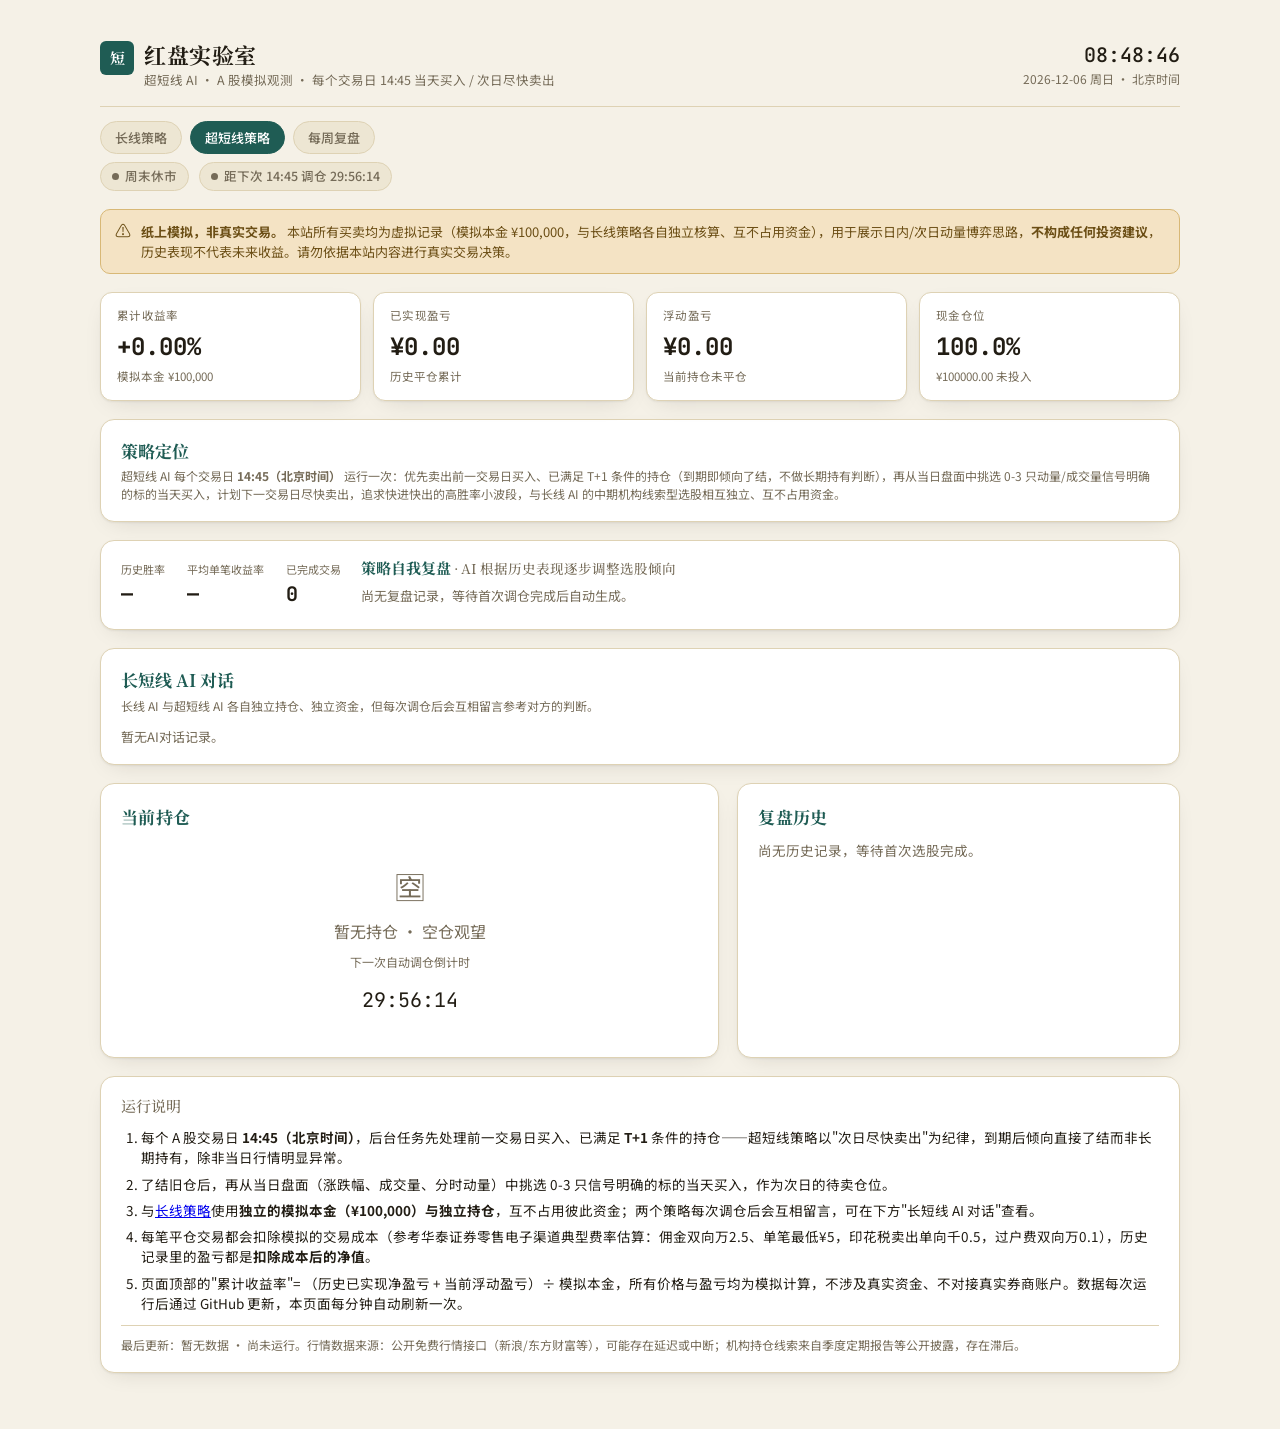
==== docs/short.html @ 53bd34b5 "新增超短线AI策略页面、长短线AI对话面板、每周复盘页面 - 拆分共享样式/脚本到 docs/assets/style.css、docs/assets/common.js，index.html 改用共" ====
<!doctype html>
<html lang="zh-CN">
<head>
<meta charset="UTF-8">
<meta name="viewport" content="width=device-width, initial-scale=1.0">
<title>红盘实验室 · 超短线策略</title>
<link rel="icon" href="data:image/svg+xml,<svg xmlns=%22http://www.w3.org/2000/svg%22 viewBox=%220 0 100 100%22><text y=%22.9em%22 font-size=%2290%22>⚡</text></svg>">
<link rel="stylesheet" href="assets/style.css">
</head>
<body>
<div class="wrap">
  <header class="top">
    <div class="brand">
      <span class="seal accent-bg">短</span>
      <div>
        <h1>红盘实验室</h1>
        <div class="sub">超短线 AI · A 股模拟观测 · 每个交易日 14:45 当天买入 / 次日尽快卖出</div>
      </div>
    </div>
    <div class="clockbox">
      <div class="time mono" id="bjTime">--:--:--</div>
      <div class="date" id="bjDate">北京时间加载中</div>
    </div>
  </header>

  <nav class="topnav">
    <a href="index.html" class="navlink">长线策略</a>
    <a href="short.html" class="navlink active">超短线策略</a>
    <a href="weekly.html" class="navlink">每周复盘</a>
  </nav>

  <div class="statusrow">
    <span class="pill" id="marketPill"><span class="dot"></span><span id="marketLabel">读取行情状态中…</span></span>
    <span class="pill" id="pickPill"><span class="dot"></span><span id="pickLabel">—</span></span>
  </div>

  <div class="disclaimer">
    <span style="font-size:16px; line-height:1;">⚠</span>
    <div><b>纸上模拟，非真实交易。</b> 本站所有买卖均为虚拟记录（模拟本金 ¥100,000，与长线策略各自独立核算、互不占用资金），用于展示日内/次日动量博弈思路，<b>不构成任何投资建议</b>，历史表现不代表未来收益。请勿依据本站内容进行真实交易决策。</div>
  </div>

  <div class="stats">
    <div class="stat"><div class="lbl">累计收益率</div><div class="val mono" id="statReturn">—</div><div class="sub" id="statReturnSub">模拟本金 ¥100,000</div></div>
    <div class="stat"><div class="lbl">已实现盈亏</div><div class="val mono" id="statRealized">—</div><div class="sub">历史平仓累计</div></div>
    <div class="stat"><div class="lbl">浮动盈亏</div><div class="val mono" id="statUnrealized">—</div><div class="sub">当前持仓未平仓</div></div>
    <div class="stat"><div class="lbl">现金仓位</div><div class="val mono" id="statCash">—</div><div class="sub" id="statCashSub">未投入资金占比</div></div>
  </div>

  <div class="watchlist">
    <h2><span class="accent">策略定位</span></h2>
    <div class="sub" style="margin-bottom:0;">超短线 AI 每个交易日 <b>14:45（北京时间）</b> 运行一次：优先卖出前一交易日买入、已满足 T+1 条件的持仓（到期即倾向了结，不做长期持有判断），再从当日盘面中挑选 0-3 只动量/成交量信号明确的标的当天买入，计划下一交易日尽快卖出，追求快进快出的高胜率小波段，与长线 AI 的中期机构线索型选股相互独立、互不占用资金。</div>
  </div>

  <div class="strategy" id="strategyCard">
    <div class="figs">
      <div class="fig"><div class="lbl">历史胜率</div><div class="val mono" id="stratWinRate">—</div></div>
      <div class="fig"><div class="lbl">平均单笔收益率</div><div class="val mono" id="stratAvgPnl">—</div></div>
      <div class="fig"><div class="lbl">已完成交易</div><div class="val mono" id="stratTrades">—</div></div>
    </div>
    <div>
      <div class="notes-head"><h2><span class="accent">策略自我复盘</span> · AI 根据历史表现逐步调整选股倾向</h2></div>
      <div id="stratNotes"><div class="empty">尚无复盘记录，等待首次调仓完成后自动生成。</div></div>
      <div class="reviewed" id="stratReviewed"></div>
    </div>
  </div>

  <div class="dialogue" id="dialogueCard">
    <h2><span class="accent">长短线 AI 对话</span></h2>
    <div class="sub">长线 AI 与超短线 AI 各自独立持仓、独立资金，但每次调仓后会互相留言参考对方的判断。</div>
    <div id="dlgBody"><div class="dlg-empty">暂无AI对话记录。</div></div>
  </div>

  <div class="grid">
    <div class="card" id="posCard">
      <h2><span class="accent">当前持仓</span> <span class="count" id="posCount"></span></h2>
      <div id="posBody"><div class="pos-empty"><div class="big">🈳</div><div>暂无持仓 · 空仓观望</div></div></div>
    </div>
    <div class="card">
      <h2><span class="accent">复盘历史</span></h2>
      <div class="hist-list" id="histBody"><div class="hist-empty">尚无历史记录，等待首次选股完成。</div></div>
    </div>
  </div>

  <div class="rules">
    <h2>运行说明</h2>
    <ol>
      <li>每个 A 股交易日 <b>14:45（北京时间）</b>，后台任务先处理前一交易日买入、已满足 <b>T+1</b> 条件的持仓——超短线策略以"次日尽快卖出"为纪律，到期后倾向直接了结而非长期持有，除非当日行情明显异常。</li>
      <li>了结旧仓后，再从当日盘面（涨跌幅、成交量、分时动量）中挑选 0-3 只信号明确的标的当天买入，作为次日的待卖仓位。</li>
      <li>与<a href="index.html">长线策略</a>使用<b>独立的模拟本金（¥100,000）与独立持仓</b>，互不占用彼此资金；两个策略每次调仓后会互相留言，可在下方"长短线 AI 对话"查看。</li>
      <li>每笔平仓交易都会扣除模拟的交易成本（参考华泰证券零售电子渠道典型费率估算：佣金双向万2.5、单笔最低¥5，印花税卖出单向千0.5，过户费双向万0.1），历史记录里的盈亏都是<b>扣除成本后的净值</b>。</li>
      <li>页面顶部的"累计收益率"= （历史已实现净盈亏 + 当前浮动盈亏）÷ 模拟本金，所有价格与盈亏均为模拟计算，不涉及真实资金、不对接真实券商账户。数据每次运行后通过 GitHub 更新，本页面每分钟自动刷新一次。</li>
    </ol>
    <div class="foot" id="heartbeatFoot">最后更新：暂无数据。行情数据来源：公开免费行情接口（新浪/东方财富等），可能存在延迟或中断。</div>
  </div>
</div>

<script src="assets/common.js"></script>
<script>
(function(){
  var CAPITAL = 100000;
  var RP = window.RP;

  function nextPick(p, now){
    var daysAhead = 0;
    var isWeekday = p.weekday >= 1 && p.weekday <= 5;
    if (isWeekday && p.minutesOfDay < 14*60+45) {
      daysAhead = 0;
    } else {
      daysAhead = 1;
      var wd = (p.weekday + 1) % 7;
      while (wd === 0 || wd === 6) { daysAhead++; wd = (wd + 1) % 7; }
    }
    var approx = now.getTime() + daysAhead*86400000;
    var approxDate = new Date(approx);
    var bp = RP.bjParts(approxDate);
    var targetMinUTCms = approx - (bp.minutesOfDay - (14*60+45)) * 60000 - bp.second*1000;
    return new Date(targetMinUTCms);
  }

  function tickClock(){
    var now = new Date();
    var p = RP.bjParts(now);
    document.getElementById('bjTime').textContent = RP.pad(p.hour)+':'+RP.pad(p.minute)+':'+RP.pad(p.second);
    var wdNames = ['周日','周一','周二','周三','周四','周五','周六'];
    document.getElementById('bjDate').textContent = p.year+'-'+RP.pad(p.month)+'-'+RP.pad(p.day)+' '+wdNames[p.weekday]+' · 北京时间';

    var ms = RP.marketStatus(p);
    var pill = document.getElementById('marketPill');
    pill.className = 'pill ' + (ms.live ? 'live' : 'closed');
    document.getElementById('marketLabel').textContent = ms.label;

    var nt = nextPick(p, now);
    var diff = Math.max(0, nt.getTime() - now.getTime());
    var h = Math.floor(diff/3600000), m = Math.floor((diff%3600000)/60000), s = Math.floor((diff%60000)/1000);
    var pickPill = document.getElementById('pickPill');
    var isWeekday = p.weekday>=1 && p.weekday<=5;
    var atPickWindow = isWeekday && p.minutesOfDay >= 14*60+44 && p.minutesOfDay <= 14*60+46;
    pickPill.className = 'pill' + (atPickWindow ? ' live' : '');
    document.getElementById('pickLabel').textContent = '距下次 14:45 调仓 ' + RP.pad(h)+':'+RP.pad(m)+':'+RP.pad(s);

    var countdownEl = document.querySelector('.pos-empty .countdown');
    if (countdownEl) countdownEl.textContent = RP.pad(h)+':'+RP.pad(m)+':'+RP.pad(s);
  }
  setInterval(tickClock, 1000);
  tickClock();

  function computeAndRenderStats(positions, history){
    var realizedPnlCNY = 0;
    history.forEach(function(d){ if (typeof d.pnlCNY === 'number') realizedPnlCNY += d.pnlCNY; });
    var unrealizedPnlCNY = 0;
    var usedWeight = 0;
    positions.forEach(function(p){
      usedWeight += (p.weightPct || 0);
      if (typeof p.costCNY === 'number' && typeof p.lastPrice === 'number' && typeof p.buyPrice === 'number' && p.buyPrice) {
        unrealizedPnlCNY += p.costCNY * (p.lastPrice - p.buyPrice) / p.buyPrice;
      }
    });
    var cashPct = Math.max(0, 100 - usedWeight);
    var cumPct = (realizedPnlCNY + unrealizedPnlCNY) / CAPITAL * 100;

    var elReturn = document.getElementById('statReturn');
    elReturn.textContent = RP.fmtPct(cumPct);
    elReturn.style.color = cumPct > 0 ? 'var(--gain)' : (cumPct < 0 ? 'var(--loss)' : 'var(--ink)');

    var elRealized = document.getElementById('statRealized');
    elRealized.textContent = RP.fmtMoney(realizedPnlCNY);
    elRealized.style.color = realizedPnlCNY > 0 ? 'var(--gain)' : (realizedPnlCNY < 0 ? 'var(--loss)' : 'var(--ink)');

    var elUnrealized = document.getElementById('statUnrealized');
    elUnrealized.textContent = RP.fmtMoney(unrealizedPnlCNY);
    elUnrealized.style.color = unrealizedPnlCNY > 0 ? 'var(--gain)' : (unrealizedPnlCNY < 0 ? 'var(--loss)' : 'var(--ink)');

    document.getElementById('statCash').textContent = cashPct.toFixed(1) + '%';
    document.getElementById('statCashSub').textContent = RP.fmtMoney(CAPITAL * cashPct/100) + ' 未投入';
  }

  function renderPositions(positions){
    var body = document.getElementById('posBody');
    var countEl = document.getElementById('posCount');
    countEl.textContent = positions.length ? ('(' + positions.length + ' 只)') : '';

    if (!positions.length) {
      body.innerHTML =
        '<div class="pos-empty">' +
          '<div class="big">🈳</div>' +
          '<div>暂无持仓 · 空仓观望</div>' +
          '<div style="font-size:12px;">下一次自动调仓倒计时</div>' +
          '<div class="countdown mono">--:--:--</div>' +
        '</div>';
      return;
    }

    var today = RP.bjParts(new Date());
    var todayStr = today.year+'-'+RP.pad(today.month)+'-'+RP.pad(today.day);
    var usedWeight = 0;

    var html = '<div class="poslist">';
    positions.forEach(function(pos){
      usedWeight += (pos.weightPct || 0);
      var pnlPct = (typeof pos.lastPrice === 'number' && typeof pos.buyPrice === 'number' && pos.buyPrice)
        ? (pos.lastPrice - pos.buyPrice) / pos.buyPrice * 100 : null;
      var pnlAmt = (pnlPct !== null && typeof pos.costCNY === 'number') ? pos.costCNY * pnlPct / 100 : null;
      var cls = RP.pnlClass(pnlPct);
      var buyDay = pos.buyDate || '';
      var canSellToday = buyDay && buyDay < todayStr;

      html += '<div class="poscard">';
      html +=   '<div class="pos-head">';
      html +=     '<div><div class="pos-name">'+ RP.escapeHtml(pos.name||'未知') +'</div><div class="pos-code mono">'+ RP.escapeHtml(pos.symbol||'') +' · 仓位 '+ (pos.weightPct!=null? pos.weightPct.toFixed(1):'—') +'%</div></div>';
      html +=     '<span class="badge '+cls+'">'+ (pnlPct!==null ? RP.fmtPct(pnlPct) : '待更新') +'</span>';
      html +=   '</div>';

      html +=   '<div class="price-tiles">';
      html +=     '<div class="tile"><div class="lbl">买入价</div><div class="val mono">'+ RP.fmtMoney(pos.buyPrice) +'</div></div>';
      html +=     '<div class="tile"><div class="lbl">最新价</div><div class="val mono">'+ RP.fmtMoney(pos.lastPrice) +'</div></div>';
      html +=     '<div class="tile"><div class="lbl">模拟盈亏</div><div class="val mono" style="color:var(--'+ (cls==='flat'?'ink':cls) +')">'+ (pnlAmt!==null ? (pnlAmt>=0?'+':'') + RP.fmtMoney(pnlAmt) : '—') +'</div></div>';
      html +=     '<div class="tile"><div class="lbl">持仓天数</div><div class="val mono">'+ (pos.holdDays!=null? pos.holdDays : '—') +'</div></div>';
      html +=   '</div>';

      if (pos.rationale) html += '<div class="rationale"><div class="lbl">选股理由</div>' + RP.escapeHtml(pos.rationale) + '</div>';
      if (pos.factorNote) html += '<div class="factor-tag">◆ ' + RP.escapeHtml(pos.factorNote) + '</div>';

      html +=   '<div class="meta-row"><span>买入时间 <b>'+ (pos.buyDate||'—') +' ' + (pos.buyTime||'') +'</b></span></div>';

      if (!canSellToday) html += '<div class="plan-note">⏱ 计划下一交易日尽快卖出（T+1 满足前不可卖）</div>';
      html += '</div>';
    });
    html += '</div>';

    var cashPct = Math.max(0, 100 - usedWeight);
    html += '<div class="cash-row"><span>现金 / 未分配仓位</span><b>'+ cashPct.toFixed(1) +'%</b></div>';
    body.innerHTML = html;
  }

  function renderHistory(history){
    var body = document.getElementById('histBody');
    var docs = history.slice().sort(function(a,b){ return (b.sellDate||'').localeCompare(a.sellDate||''); });
    if (!docs.length) {
      body.innerHTML = '<div class="hist-empty">尚无历史记录，等待首次选股完成。</div>';
      return;
    }
    var html = '';
    docs.forEach(function(d){
      var cls = RP.pnlClass(d.pnlPct);
      html += '<div class="hist-row">';
      html +=   '<div class="hist-top"><span class="hist-name">'+ RP.escapeHtml(d.name||'未知') +' <span class="hist-code mono">'+ RP.escapeHtml(d.symbol||'') +'</span></span><span class="badge '+cls+'">'+ RP.fmtPct(d.pnlPct) +'</span></div>';
      html +=   '<div class="hist-dates mono">'+ (d.buyDate||'—') +' 买入 → '+ (d.sellDate||'—') +' 卖出 · '+ RP.fmtMoney(d.buyPrice) +' → '+ RP.fmtMoney(d.sellPrice) + (typeof d.feeCNY === 'number' ? ' · 交易成本 '+RP.fmtMoney(d.feeCNY) : '') +'</div>';
      if (d.sellRationale) html += '<div class="hist-dates">'+ RP.escapeHtml(d.sellRationale) +'</div>';
      html += '</div>';
    });
    body.innerHTML = html;
  }

  function renderStrategy(s){
    var winEl = document.getElementById('stratWinRate');
    var avgEl = document.getElementById('stratAvgPnl');
    var tradesEl = document.getElementById('stratTrades');
    var notesEl = document.getElementById('stratNotes');
    var reviewedEl = document.getElementById('stratReviewed');

    if (!s || !s.totalTrades) {
      winEl.textContent = '—'; avgEl.textContent = '—'; tradesEl.textContent = (s && s.totalTrades) ? String(s.totalTrades) : '0';
      notesEl.innerHTML = '<div class="empty">尚无复盘记录，等待首次调仓完成后自动生成。</div>';
      reviewedEl.textContent = '';
      return;
    }
    var win = typeof s.winRatePct === 'number' ? s.winRatePct : null;
    winEl.textContent = win!=null ? win.toFixed(1)+'%' : '—';
    winEl.style.color = win!=null ? (win>=50?'var(--gain)':'var(--loss)') : 'var(--ink)';

    var avg = typeof s.avgPnlPct === 'number' ? s.avgPnlPct : null;
    avgEl.textContent = avg!=null ? RP.fmtPct(avg) : '—';
    avgEl.style.color = avg!=null ? (avg>=0?'var(--gain)':'var(--loss)') : 'var(--ink)';

    tradesEl.textContent = String(s.totalTrades);

    var notes = s.notes;
    if (!notes || (Array.isArray(notes) && !notes.length)) {
      notesEl.innerHTML = '<div class="empty">暂无经验教训记录。</div>';
    } else if (Array.isArray(notes)) {
      notesEl.innerHTML = '<ul>' + notes.map(function(n){ return '<li>'+RP.escapeHtml(String(n))+'</li>'; }).join('') + '</ul>';
    } else {
      notesEl.innerHTML = '<div>'+ RP.escapeHtml(String(notes)) +'</div>';
    }
    reviewedEl.textContent = s.lastReviewedAt ? ('最近复盘：' + RP.bjTimeString(new Date(s.lastReviewedAt))) : '';
  }

  function refresh(){
    Promise.all([
      RP.fetchJson('data/positions_short.json'),
      RP.fetchJson('data/history_short.json'),
      RP.fetchJson('data/heartbeat_short.json'),
      RP.fetchJson('data/strategy_short.json'),
      RP.fetchJson('data/ai_dialogue.json')
    ]).then(function(results){
      var positions = Array.isArray(results[0]) ? results[0] : [];
      var history = Array.isArray(results[1]) ? results[1] : [];
      var heartbeat = results[2];
      var strategy = results[3];
      var dialogue = Array.isArray(results[4]) ? results[4] : [];

      renderPositions(positions);
      renderHistory(history);
      computeAndRenderStats(positions, history);
      RP.renderHeartbeatInto('heartbeatFoot', heartbeat, '公开免费行情接口（新浪/东方财富等）');
      renderStrategy(strategy);
      RP.renderDialogue(dialogue, 'dlgBody', '暂无AI对话记录。');
    });
  }

  refresh();
  setInterval(refresh, 60000);
})();
</script>
</body>
</html>
---- docs/assets/style.css ----
@import url('https://fonts.googleapis.com/css2?family=Noto+Serif+SC:wght@500;700&family=Noto+Sans+SC:wght@400;500;700&family=JetBrains+Mono:wght@400;500;700&display=swap');

:root{
  --bg: #F5F1E7;
  --surface: #FFFFFF;
  --surface-2: #EDE6D3;
  --ink: #221D14;
  --ink-dim: #756B58;
  --border: #DED2B4;
  --accent: #1F5C54;
  --gain: #B4302A;
  --gain-soft: #B4302A1a;
  --loss: #2F7A4F;
  --loss-soft: #2F7A4F1a;
  --warn-bg: #F4E3C4;
  --warn-border: #D8B876;
  --warn-ink: #6B4E15;
  --shadow: 0 1px 2px rgba(34,29,20,0.06), 0 8px 24px -12px rgba(34,29,20,0.18);
}
@media (prefers-color-scheme: dark){
  :root{
    --bg: #15130E;
    --surface: #1E1B14;
    --surface-2: #262112;
    --ink: #EDE6D6;
    --ink-dim: #A79A80;
    --border: #372F1D;
    --accent: #3FA294;
    --gain: #E2604A;
    --gain-soft: #E2604A26;
    --loss: #59B885;
    --loss-soft: #59B88526;
    --warn-bg: #3A2E13;
    --warn-border: #6B5324;
    --warn-ink: #E8C983;
    --shadow: 0 1px 2px rgba(0,0,0,0.3), 0 8px 24px -12px rgba(0,0,0,0.5);
  }
}

*{ box-sizing: border-box; }
html,body{ margin:0; background: var(--bg); }
body{
  color: var(--ink);
  font-family: "Noto Sans SC", "Segoe UI", sans-serif;
  line-height: 1.5;
}
.wrap{ max-width: 1120px; margin: 0 auto; padding: 20px 20px 56px; }
h1,h2,h3{ font-family: "Noto Serif SC", "Songti SC", serif; margin: 0; text-wrap: balance; }
.mono{ font-family: "JetBrains Mono", ui-monospace, monospace; font-variant-numeric: tabular-nums; }

header.top{
  display: flex; align-items: center; justify-content: space-between; gap: 16px;
  padding: 18px 0 16px; border-bottom: 1px solid var(--border); flex-wrap: wrap;
}
.brand{ display: flex; align-items: baseline; gap: 10px; }
.brand .seal{
  display: inline-flex; align-items: center; justify-content: center;
  width: 34px; height: 34px; border-radius: 6px; background: var(--gain); color: #fff;
  font-family: "Noto Serif SC", serif; font-weight: 700; font-size: 15px; letter-spacing: -1px; flex: none;
}
.brand .seal.accent-bg{ background: var(--accent); }
.brand .seal.neutral-bg{ background: var(--ink-dim); }
.brand h1{ font-size: 22px; font-weight: 700; letter-spacing: 0.5px; }
.brand .sub{ color: var(--ink-dim); font-size: 12.5px; }
.clockbox{ text-align: right; }
.clockbox .time{ font-size: 20px; font-weight: 500; }
.clockbox .date{ color: var(--ink-dim); font-size: 12px; }

.topnav{ display:flex; gap:8px; margin-top:14px; flex-wrap:wrap; }
.navlink{ padding:6px 14px; border-radius:999px; font-size:13px; font-weight:500; text-decoration:none; color:var(--ink-dim); background:var(--surface-2); border:1px solid var(--border); transition: border-color .15s, color .15s; }
.navlink:hover{ border-color: var(--accent); color: var(--accent); }
.navlink.active{ background:var(--accent); color:#fff; border-color:var(--accent); }
.navlink.active:hover{ color:#fff; }

.pill{
  display: inline-flex; align-items: center; gap: 6px; padding: 4px 11px; border-radius: 999px;
  font-size: 12.5px; font-weight: 500; border: 1px solid var(--border); background: var(--surface-2);
  color: var(--ink-dim); white-space: nowrap;
}
.pill .dot{ width: 7px; height: 7px; border-radius: 50%; background: var(--ink-dim); flex: none; }
.pill.live{ background: var(--gain-soft); border-color: color-mix(in srgb, var(--gain) 45%, var(--border)); color: var(--gain); }
.pill.live .dot{ background: var(--gain); box-shadow: 0 0 0 3px var(--gain-soft); }
.pill.closed{ background: var(--surface-2); color: var(--ink-dim); }
.pill.closed .dot{ background: var(--ink-dim); }
.statusrow{ display:flex; align-items:center; gap: 10px; margin-top: 8px; flex-wrap: wrap; }

.disclaimer{
  margin-top: 18px; display: flex; gap: 10px; align-items: flex-start; padding: 12px 14px;
  border-radius: 10px; background: var(--warn-bg); border: 1px solid var(--warn-border);
  color: var(--warn-ink); font-size: 13px;
}
.disclaimer b{ font-weight: 700; }

.stats{ margin-top: 18px; display: grid; grid-template-columns: repeat(4, 1fr); gap: 12px; }
@media (max-width: 780px){ .stats{ grid-template-columns: repeat(2, 1fr); } }
.stat{ background: var(--surface); border: 1px solid var(--border); border-radius: 12px; padding: 14px 16px; box-shadow: var(--shadow); }
.stat .lbl{ font-size: 11.5px; color: var(--ink-dim); letter-spacing: 0.3px; }
.stat .val{ font-size: 24px; font-weight: 700; margin-top: 5px; }
.stat .sub{ font-size: 11.5px; color: var(--ink-dim); margin-top: 3px; }

.watchlist{ margin-top: 18px; padding: 18px 20px; background: var(--surface); border: 1px solid var(--border); border-radius: 14px; box-shadow: var(--shadow); }
.watchlist h2{ font-size: 15px; color: var(--ink-dim); font-weight: 500; margin-bottom: 4px; }
.watchlist h2 .accent{ color: var(--accent); font-family: "Noto Serif SC", serif; font-weight: 700; font-size: 17px; }
.watchlist .sub{ font-size: 12px; color: var(--ink-dim); margin-bottom: 12px; }
.wl-grid{ display: grid; grid-template-columns: repeat(auto-fill, minmax(220px, 1fr)); gap: 10px; }
.wl-card{ background: var(--surface-2); border: 1px solid var(--border); border-radius: 10px; padding: 11px 13px; }
.wl-top{ display:flex; justify-content: space-between; align-items:baseline; gap: 8px; }
.wl-name{ font-weight: 600; font-size: 13.5px; }
.wl-code{ color: var(--ink-dim); font-size: 11px; }
.wl-weight{ font-size: 12px; color: var(--accent); font-weight: 700; white-space: nowrap; }
.wl-price{ font-size: 11.5px; color: var(--ink-dim); margin-top: 4px; }
.wl-rationale{ font-size: 12.5px; margin-top: 6px; color: var(--ink); }
.wl-empty{ font-size: 13px; color: var(--ink-dim); }

.grid{ margin-top: 18px; display: grid; grid-template-columns: 1.4fr 1fr; gap: 18px; }
@media (max-width: 780px){ .grid{ grid-template-columns: 1fr; } }
.card{ background: var(--surface); border: 1px solid var(--border); border-radius: 14px; padding: 20px; box-shadow: var(--shadow); }
.card h2{ font-size: 15px; color: var(--ink-dim); font-weight: 500; letter-spacing: 0.3px; }
.card h2 .accent{ color: var(--accent); font-family: "Noto Serif SC", serif; font-weight: 700; font-size: 17px; }
.card h2 .count{ color: var(--ink-dim); font-weight: 400; font-size: 13px; }

.pos-empty{ display: flex; flex-direction: column; align-items: center; justify-content: center; text-align: center; padding: 34px 10px 22px; gap: 10px; color: var(--ink-dim); }
.pos-empty .big{ font-size: 30px; }
.pos-empty .countdown{ margin-top: 4px; font-family: "JetBrains Mono", monospace; font-size: 20px; color: var(--ink); font-variant-numeric: tabular-nums; }

.poslist{ display: flex; flex-direction: column; gap: 14px; margin-top: 8px; }
.poscard{ background: var(--surface-2); border: 1px solid var(--border); border-radius: 12px; padding: 14px 16px; }
.pos-head{ display: flex; justify-content: space-between; align-items: flex-start; gap: 12px; }
.pos-name{ font-size: 17px; font-weight: 700; font-family: "Noto Serif SC", serif; }
.pos-code{ color: var(--ink-dim); font-size: 12px; margin-top: 1px; }
.badge{ padding: 3px 10px; border-radius: 999px; font-size: 12.5px; font-weight: 700; white-space: nowrap; }
.badge.gain{ background: var(--gain-soft); color: var(--gain); }
.badge.loss{ background: var(--loss-soft); color: var(--loss); }
.badge.flat{ background: var(--surface); color: var(--ink-dim); }

.price-tiles{ display: grid; grid-template-columns: repeat(4, 1fr); gap: 8px; margin-top: 12px; }
.tile{ background: var(--surface); border: 1px solid var(--border); border-radius: 9px; padding: 9px 10px; }
.tile .lbl{ font-size: 10.5px; color: var(--ink-dim); }
.tile .val{ font-size: 15px; margin-top: 3px; font-weight: 500; }

.rationale{ margin-top: 12px; padding: 10px 12px; background: var(--surface); border-radius: 9px; font-size: 13px; color: var(--ink); border-left: 3px solid var(--accent); }
.rationale .lbl{ font-size: 11px; color: var(--ink-dim); margin-bottom: 3px; text-transform: uppercase; letter-spacing: 0.5px; }
.factor-tag{ display: inline-flex; align-items: center; gap: 5px; margin-top: 8px; font-size: 11.5px; color: var(--accent); background: color-mix(in srgb, var(--accent) 12%, transparent); padding: 3px 9px; border-radius: 999px; }

.meta-row{ display:flex; gap: 14px; margin-top: 10px; flex-wrap: wrap; font-size: 12px; color: var(--ink-dim); }
.meta-row b{ color: var(--ink); font-weight: 500; }
.t1-note{ margin-top: 10px; display: flex; align-items: center; gap: 7px; font-size: 12px; color: var(--warn-ink); background: var(--warn-bg); border: 1px solid var(--warn-border); padding: 6px 10px; border-radius: 8px; }
.plan-note{ margin-top: 10px; display: flex; align-items: center; gap: 7px; font-size: 12px; color: var(--accent); background: color-mix(in srgb, var(--accent) 10%, transparent); border: 1px solid color-mix(in srgb, var(--accent) 35%, var(--border)); padding: 6px 10px; border-radius: 8px; }

.cash-row{ margin-top: 12px; display: flex; justify-content: space-between; align-items: center; padding: 10px 14px; background: var(--surface-2); border: 1px dashed var(--border); border-radius: 10px; font-size: 13px; color: var(--ink-dim); }
.cash-row b{ color: var(--ink); font-family: "JetBrains Mono", monospace; }

.hist-row{ padding: 12px 0; border-bottom: 1px solid var(--border); }
.hist-row:last-child{ border-bottom: none; }
.hist-top{ display:flex; justify-content: space-between; align-items: baseline; gap: 8px; }
.hist-name{ font-weight: 500; font-size: 14px; }
.hist-code{ color: var(--ink-dim); font-size: 11.5px; }
.hist-dates{ color: var(--ink-dim); font-size: 11.5px; margin-top: 2px; }
.hist-empty{ color: var(--ink-dim); font-size: 13.5px; padding: 10px 0; }
.hist-list{ max-height: 640px; overflow-y: auto; }

.strategy{ margin-top: 18px; display: grid; grid-template-columns: auto 1fr; gap: 20px; padding: 16px 20px; background: var(--surface); border: 1px solid var(--border); border-radius: 14px; box-shadow: var(--shadow); align-items: center; }
@media (max-width: 640px){ .strategy{ grid-template-columns: 1fr; } }
.strategy .figs{ display: flex; gap: 22px; flex-wrap: wrap; }
.strategy .fig .lbl{ font-size: 11px; color: var(--ink-dim); }
.strategy .fig .val{ font-size: 20px; font-weight: 700; margin-top: 2px; }
.strategy .notes-head{ display:flex; align-items:baseline; gap: 8px; margin-bottom: 6px; }
.strategy .notes-head h2{ font-size: 13.5px; color: var(--ink-dim); font-weight: 500; }
.strategy .notes-head .accent{ color: var(--accent); font-family: "Noto Serif SC", serif; font-weight: 700; font-size: 15px; }
.strategy ul{ margin: 0; padding-left: 18px; font-size: 13px; color: var(--ink); }
.strategy li{ margin-bottom: 3px; }
.strategy .empty{ font-size: 13px; color: var(--ink-dim); }
.strategy .reviewed{ font-size: 11px; color: var(--ink-dim); margin-top: 8px; }

.dialogue{ margin-top: 18px; padding: 18px 20px; background: var(--surface); border: 1px solid var(--border); border-radius: 14px; box-shadow: var(--shadow); }
.dialogue h2{ font-size: 15px; color: var(--ink-dim); font-weight: 500; margin-bottom: 4px; }
.dialogue h2 .accent{ color: var(--accent); font-family: "Noto Serif SC", serif; font-weight: 700; font-size: 17px; }
.dialogue .sub{ font-size: 12px; color: var(--ink-dim); margin-bottom: 12px; }
.dlg-row{ padding: 10px 13px; border-radius: 10px; margin-bottom: 8px; background: var(--surface-2); border: 1px solid var(--border); border-left: 3px solid var(--border); }
.dlg-row:last-child{ margin-bottom: 0; }
.dlg-row.dlg-long{ border-left-color: var(--accent); }
.dlg-row.dlg-short{ border-left-color: var(--gain); }
.dlg-meta{ display: flex; justify-content: space-between; gap: 10px; font-size: 11.5px; color: var(--ink-dim); margin-bottom: 4px; }
.dlg-speaker{ font-weight: 700; }
.dlg-row.dlg-long .dlg-speaker{ color: var(--accent); }
.dlg-row.dlg-short .dlg-speaker{ color: var(--gain); }
.dlg-text{ font-size: 13px; color: var(--ink); }
.dlg-empty{ font-size: 13px; color: var(--ink-dim); }

.rules{ margin-top: 18px; padding: 18px 20px; background: var(--surface); border: 1px solid var(--border); border-radius: 14px; box-shadow: var(--shadow); }
.rules h2{ font-size: 15px; color: var(--ink-dim); font-weight: 500; margin-bottom: 10px; }
.rules ol{ margin: 0; padding-left: 20px; font-size: 13.5px; color: var(--ink); }
.rules li{ margin-bottom: 6px; }
.rules .foot{ margin-top: 12px; font-size: 12px; color: var(--ink-dim); border-top: 1px solid var(--border); padding-top: 10px; }

.newslist{ margin: 0; padding-left: 18px; font-size: 13.5px; color: var(--ink); }
.newslist li{ margin-bottom: 10px; }
.newslist .headline{ font-weight: 600; }
.newslist .note{ color: var(--ink-dim); font-size: 12.5px; margin-top: 2px; }

.recap-grid{ margin-top: 18px; display: grid; grid-template-columns: 1fr 1fr; gap: 18px; }
@media (max-width: 780px){ .recap-grid{ grid-template-columns: 1fr; } }
.recap-card h2{ display:flex; align-items:baseline; gap:8px; }
.recap-card .figs{ display:flex; gap:18px; margin-top: 10px; flex-wrap: wrap; }
.recap-card .fig .lbl{ font-size: 11px; color: var(--ink-dim); }
.recap-card .fig .val{ font-size: 18px; font-weight: 700; margin-top: 2px; }
.recap-card p{ font-size: 13px; color: var(--ink); margin: 10px 0 0; }

.outlook{ margin-top: 18px; padding: 18px 20px; background: var(--surface); border: 1px solid var(--border); border-radius: 14px; box-shadow: var(--shadow); border-left: 4px solid var(--accent); }
.outlook h2{ font-size: 15px; color: var(--ink-dim); font-weight: 500; margin-bottom: 8px; }
.outlook h2 .accent{ color: var(--accent); font-family: "Noto Serif SC", serif; font-weight: 700; font-size: 17px; }
.outlook p{ font-size: 13.5px; color: var(--ink); margin: 0; }
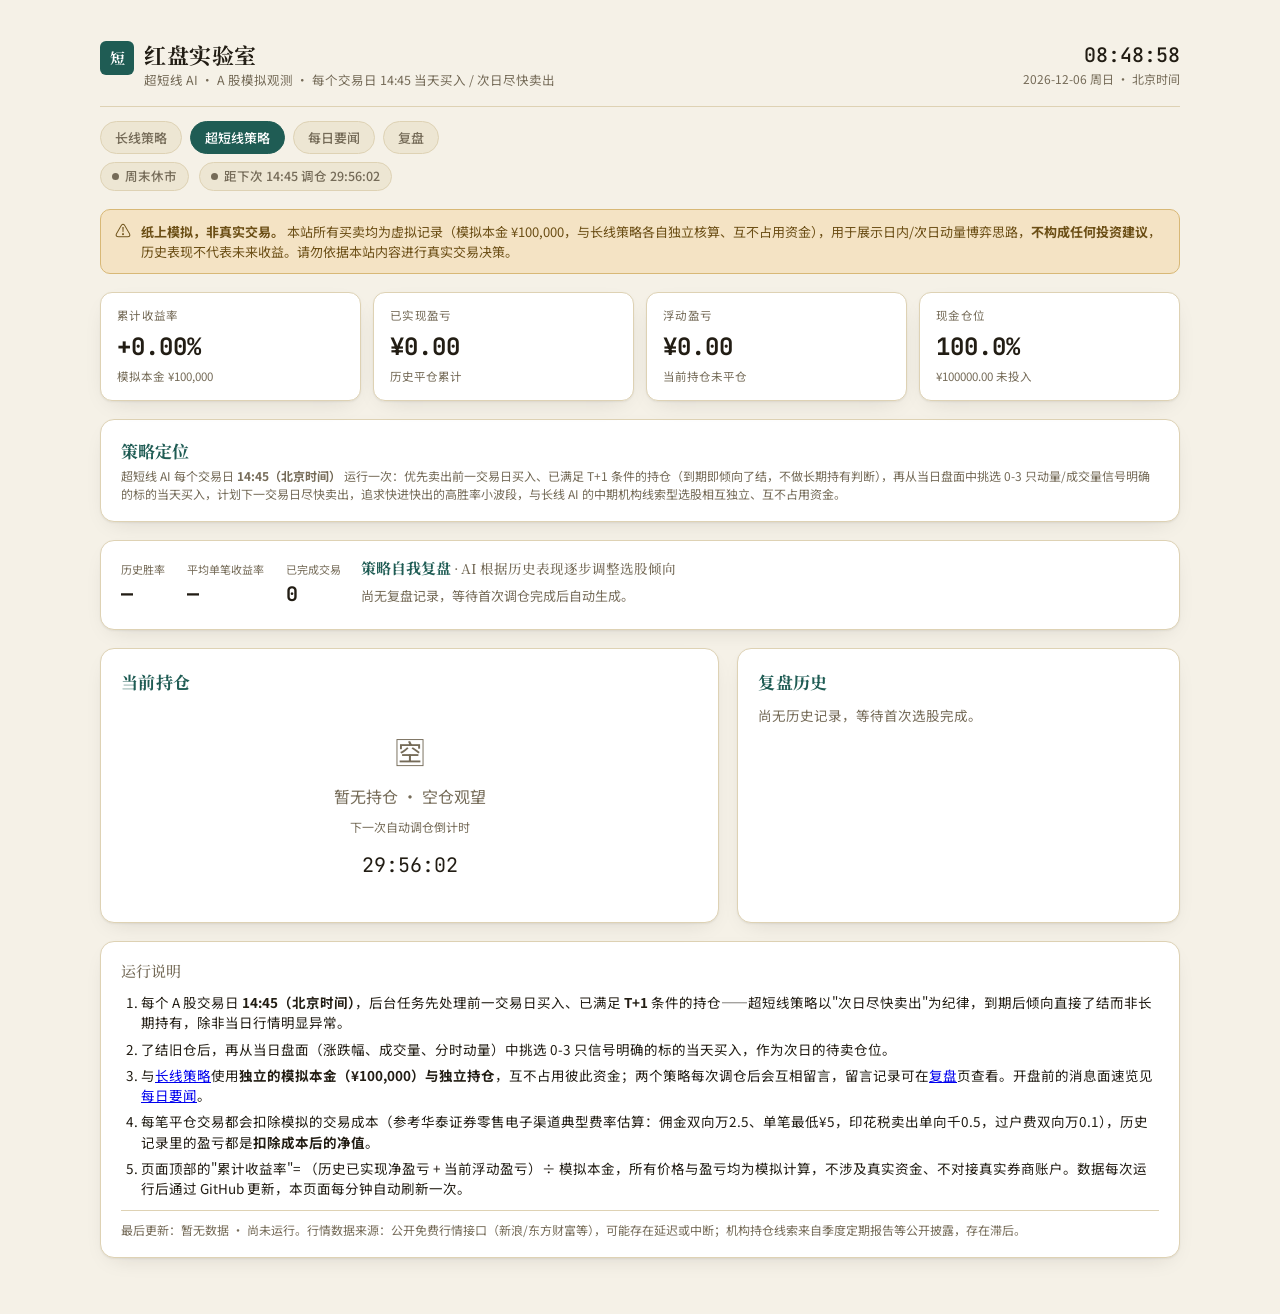
==== commit 945ca6a6: "重置超短线测试仓位，新增每日要闻页面，AI对话面板移至复盘页 - 清空 positions_short.json/history_short.json/heartbeat_short.json/str" ====
--- a/docs/short.html
+++ b/docs/short.html
@@ -26,7 +26,8 @@
   <nav class="topnav">
     <a href="index.html" class="navlink">长线策略</a>
     <a href="short.html" class="navlink active">超短线策略</a>
-    <a href="weekly.html" class="navlink">每周复盘</a>
+    <a href="daily.html" class="navlink">每日要闻</a>
+    <a href="weekly.html" class="navlink">复盘</a>
   </nav>
 
   <div class="statusrow">
@@ -64,12 +65,6 @@
     </div>
   </div>
 
-  <div class="dialogue" id="dialogueCard">
-    <h2><span class="accent">长短线 AI 对话</span></h2>
-    <div class="sub">长线 AI 与超短线 AI 各自独立持仓、独立资金，但每次调仓后会互相留言参考对方的判断。</div>
-    <div id="dlgBody"><div class="dlg-empty">暂无AI对话记录。</div></div>
-  </div>
-
   <div class="grid">
     <div class="card" id="posCard">
       <h2><span class="accent">当前持仓</span> <span class="count" id="posCount"></span></h2>
@@ -86,7 +81,7 @@
     <ol>
       <li>每个 A 股交易日 <b>14:45（北京时间）</b>，后台任务先处理前一交易日买入、已满足 <b>T+1</b> 条件的持仓——超短线策略以"次日尽快卖出"为纪律，到期后倾向直接了结而非长期持有，除非当日行情明显异常。</li>
       <li>了结旧仓后，再从当日盘面（涨跌幅、成交量、分时动量）中挑选 0-3 只信号明确的标的当天买入，作为次日的待卖仓位。</li>
-      <li>与<a href="index.html">长线策略</a>使用<b>独立的模拟本金（¥100,000）与独立持仓</b>，互不占用彼此资金；两个策略每次调仓后会互相留言，可在下方"长短线 AI 对话"查看。</li>
+      <li>与<a href="index.html">长线策略</a>使用<b>独立的模拟本金（¥100,000）与独立持仓</b>，互不占用彼此资金；两个策略每次调仓后会互相留言，留言记录可在<a href="weekly.html">复盘</a>页查看。开盘前的消息面速览见<a href="daily.html">每日要闻</a>。</li>
       <li>每笔平仓交易都会扣除模拟的交易成本（参考华泰证券零售电子渠道典型费率估算：佣金双向万2.5、单笔最低¥5，印花税卖出单向千0.5，过户费双向万0.1），历史记录里的盈亏都是<b>扣除成本后的净值</b>。</li>
       <li>页面顶部的"累计收益率"= （历史已实现净盈亏 + 当前浮动盈亏）÷ 模拟本金，所有价格与盈亏均为模拟计算，不涉及真实资金、不对接真实券商账户。数据每次运行后通过 GitHub 更新，本页面每分钟自动刷新一次。</li>
     </ol>
@@ -290,21 +285,18 @@
       RP.fetchJson('data/positions_short.json'),
       RP.fetchJson('data/history_short.json'),
       RP.fetchJson('data/heartbeat_short.json'),
-      RP.fetchJson('data/strategy_short.json'),
-      RP.fetchJson('data/ai_dialogue.json')
+      RP.fetchJson('data/strategy_short.json')
     ]).then(function(results){
       var positions = Array.isArray(results[0]) ? results[0] : [];
       var history = Array.isArray(results[1]) ? results[1] : [];
       var heartbeat = results[2];
       var strategy = results[3];
-      var dialogue = Array.isArray(results[4]) ? results[4] : [];
 
       renderPositions(positions);
       renderHistory(history);
       computeAndRenderStats(positions, history);
       RP.renderHeartbeatInto('heartbeatFoot', heartbeat, '公开免费行情接口（新浪/东方财富等）');
       renderStrategy(strategy);
-      RP.renderDialogue(dialogue, 'dlgBody', '暂无AI对话记录。');
     });
   }
 
--- a/docs/assets/style.css
+++ b/docs/assets/style.css
@@ -210,3 +210,16 @@
 .outlook h2{ font-size: 15px; color: var(--ink-dim); font-weight: 500; margin-bottom: 8px; }
 .outlook h2 .accent{ color: var(--accent); font-family: "Noto Serif SC", serif; font-weight: 700; font-size: 17px; }
 .outlook p{ font-size: 13.5px; color: var(--ink); margin: 0; }
+
+.brief-headline{ margin-top: 18px; padding: 16px 20px; background: var(--surface); border: 1px solid var(--border); border-radius: 14px; box-shadow: var(--shadow); border-left: 4px solid var(--gain); }
+.brief-headline .lbl{ font-size: 11px; color: var(--ink-dim); letter-spacing: 0.3px; margin-bottom: 4px; }
+.brief-headline .text{ font-size: 17px; font-weight: 700; font-family: "Noto Serif SC", serif; }
+
+.sector-grid{ display: grid; grid-template-columns: repeat(auto-fill, minmax(220px, 1fr)); gap: 10px; }
+.sector-card{ background: var(--surface-2); border: 1px solid var(--border); border-radius: 10px; padding: 11px 13px; }
+.sector-top{ display: flex; justify-content: space-between; align-items: baseline; gap: 8px; }
+.sector-name{ font-weight: 600; font-size: 13.5px; }
+.sector-reason{ font-size: 12.5px; margin-top: 6px; color: var(--ink); }
+.sector-tag{ display: inline-flex; align-items: center; padding: 3px 10px; border-radius: 999px; font-size: 11.5px; font-weight: 700; white-space: nowrap; }
+.sector-tag.watch{ background: color-mix(in srgb, var(--accent) 15%, transparent); color: var(--accent); }
+.sector-tag.caution{ background: var(--warn-bg); color: var(--warn-ink); border: 1px solid var(--warn-border); }
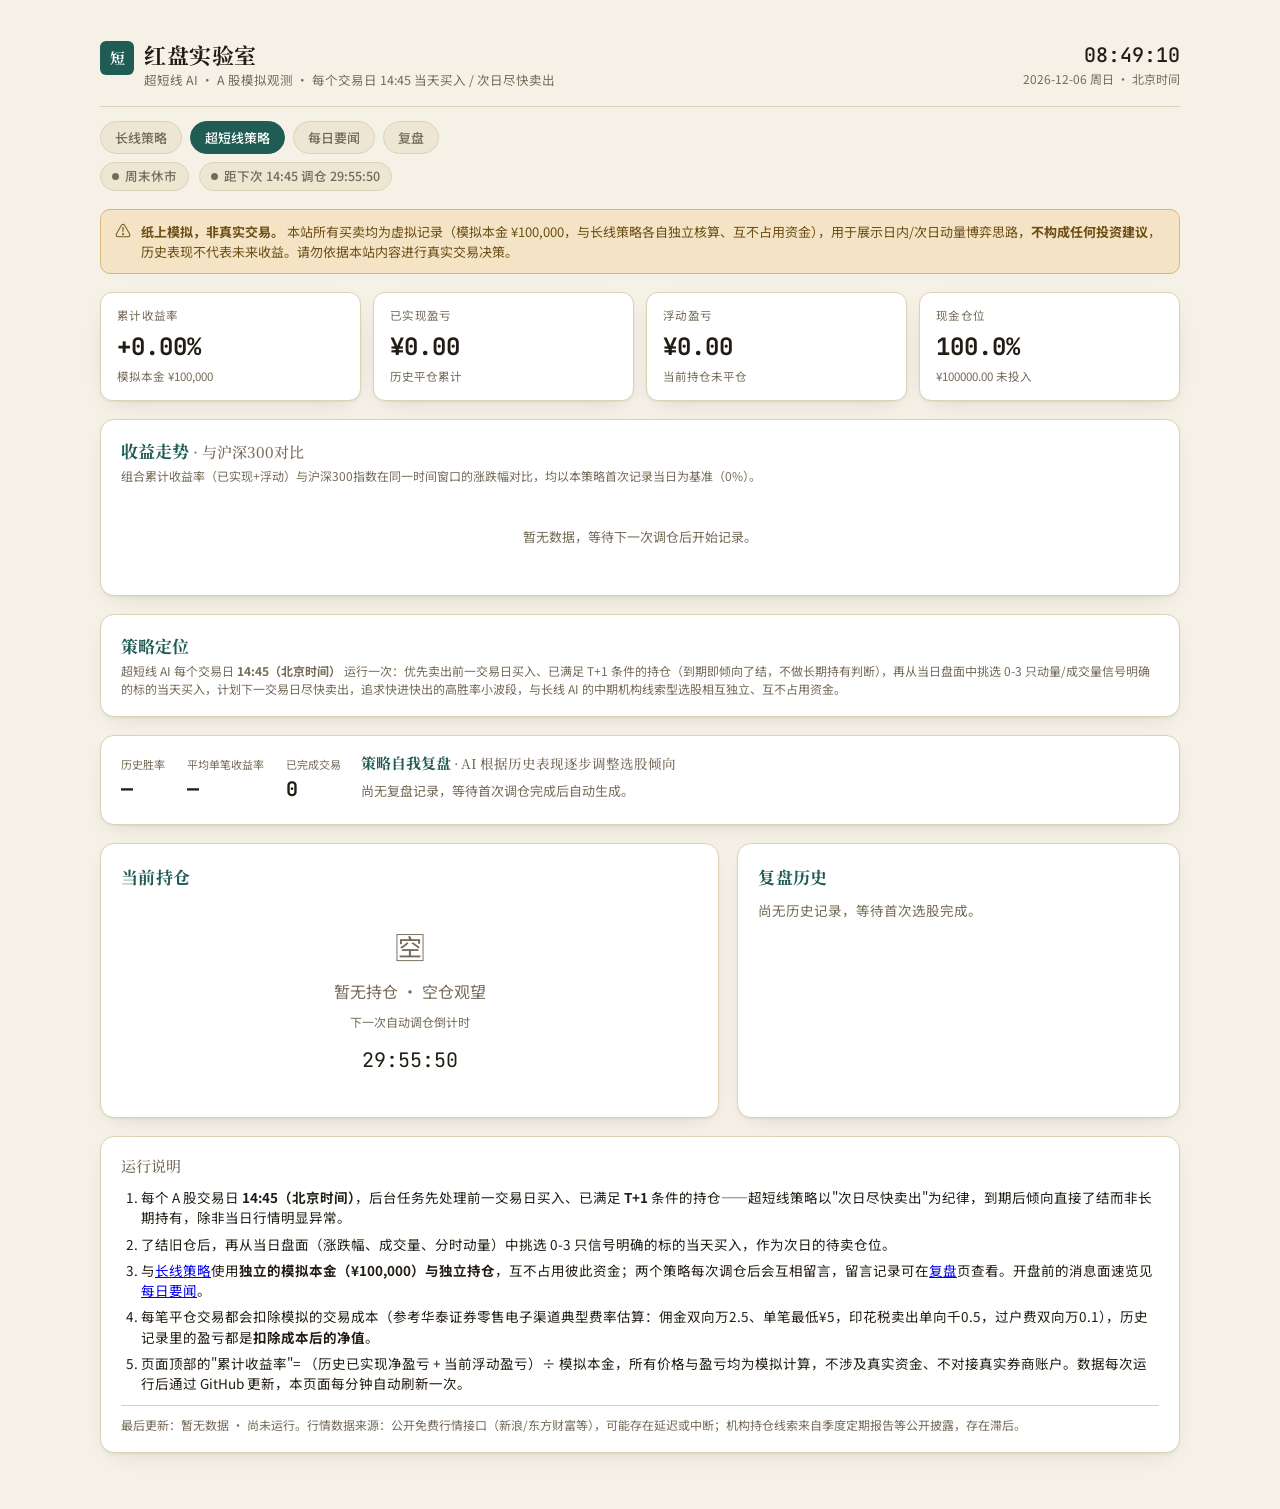
==== commit 7f9bf71b: "新增长线/短线策略的收益走势图，对比沪深300基准 - docs/assets/common.js 新增 renderPerfChart：SVG 折线图，含图例、悬浮十字线+提示框、键盘方向键导航，配" ====
--- a/docs/short.html
+++ b/docs/short.html
@@ -47,6 +47,12 @@
     <div class="stat"><div class="lbl">现金仓位</div><div class="val mono" id="statCash">—</div><div class="sub" id="statCashSub">未投入资金占比</div></div>
   </div>
 
+  <div class="perf-card">
+    <h2><span class="accent">收益走势</span> · 与沪深300对比</h2>
+    <div class="sub">组合累计收益率（已实现+浮动）与沪深300指数在同一时间窗口的涨跌幅对比，均以本策略首次记录当日为基准（0%）。</div>
+    <div id="perfChart"><div class="perf-empty">加载中…</div></div>
+  </div>
+
   <div class="watchlist">
     <h2><span class="accent">策略定位</span></h2>
     <div class="sub" style="margin-bottom:0;">超短线 AI 每个交易日 <b>14:45（北京时间）</b> 运行一次：优先卖出前一交易日买入、已满足 T+1 条件的持仓（到期即倾向了结，不做长期持有判断），再从当日盘面中挑选 0-3 只动量/成交量信号明确的标的当天买入，计划下一交易日尽快卖出，追求快进快出的高胜率小波段，与长线 AI 的中期机构线索型选股相互独立、互不占用资金。</div>
@@ -285,18 +291,21 @@
       RP.fetchJson('data/positions_short.json'),
       RP.fetchJson('data/history_short.json'),
       RP.fetchJson('data/heartbeat_short.json'),
-      RP.fetchJson('data/strategy_short.json')
+      RP.fetchJson('data/strategy_short.json'),
+      RP.fetchJson('data/perf_history_short.json')
     ]).then(function(results){
       var positions = Array.isArray(results[0]) ? results[0] : [];
       var history = Array.isArray(results[1]) ? results[1] : [];
       var heartbeat = results[2];
       var strategy = results[3];
+      var perfHistory = Array.isArray(results[4]) ? results[4] : [];
 
       renderPositions(positions);
       renderHistory(history);
       computeAndRenderStats(positions, history);
       RP.renderHeartbeatInto('heartbeatFoot', heartbeat, '公开免费行情接口（新浪/东方财富等）');
       renderStrategy(strategy);
+      RP.renderPerfChart('perfChart', perfHistory, {portfolioLabel: '超短线组合', benchmarkLabel: '沪深300'});
     });
   }
 
--- a/docs/assets/style.css
+++ b/docs/assets/style.css
@@ -223,3 +223,23 @@
 .sector-tag{ display: inline-flex; align-items: center; padding: 3px 10px; border-radius: 999px; font-size: 11.5px; font-weight: 700; white-space: nowrap; }
 .sector-tag.watch{ background: color-mix(in srgb, var(--accent) 15%, transparent); color: var(--accent); }
 .sector-tag.caution{ background: var(--warn-bg); color: var(--warn-ink); border: 1px solid var(--warn-border); }
+
+.perf-card{ margin-top: 18px; padding: 18px 20px; background: var(--surface); border: 1px solid var(--border); border-radius: 14px; box-shadow: var(--shadow); }
+.perf-card h2{ font-size: 15px; color: var(--ink-dim); font-weight: 500; margin-bottom: 4px; }
+.perf-card h2 .accent{ color: var(--accent); font-family: "Noto Serif SC", serif; font-weight: 700; font-size: 17px; }
+.perf-card .sub{ font-size: 12px; color: var(--ink-dim); margin-bottom: 12px; }
+.perf-legend{ display: flex; gap: 16px; margin-bottom: 8px; flex-wrap: wrap; }
+.perf-legend-item{ display: flex; align-items: center; gap: 6px; font-size: 12px; color: var(--ink-dim); }
+.perf-legend-swatch{ width: 16px; height: 2px; border-radius: 1px; flex: none; }
+.perf-chart-wrap{ position: relative; }
+.perf-chart-wrap svg{ width: 100%; height: auto; display: block; overflow: visible; }
+.perf-hit:focus{ outline: none; }
+.perf-tooltip{ position: absolute; pointer-events: none; background: var(--surface); border: 1px solid var(--border); border-radius: 8px; padding: 8px 10px; font-size: 11.5px; box-shadow: var(--shadow); opacity: 0; transition: opacity .1s; white-space: nowrap; z-index: 5; }
+.perf-tooltip .date{ color: var(--ink-dim); font-size: 11px; margin-bottom: 4px; }
+.perf-tooltip .row{ display: flex; align-items: center; gap: 6px; margin-top: 2px; }
+.perf-tooltip .row:first-child{ margin-top: 0; }
+.perf-tooltip .key{ width: 10px; height: 2px; border-radius: 1px; flex: none; }
+.perf-tooltip .val{ font-weight: 700; font-family: "JetBrains Mono", monospace; }
+.perf-summary{ font-size: 13px; color: var(--ink); margin-top: 10px; }
+.perf-summary b{ font-weight: 700; font-family: "JetBrains Mono", monospace; }
+.perf-empty{ font-size: 13px; color: var(--ink-dim); padding: 30px 0; text-align: center; }
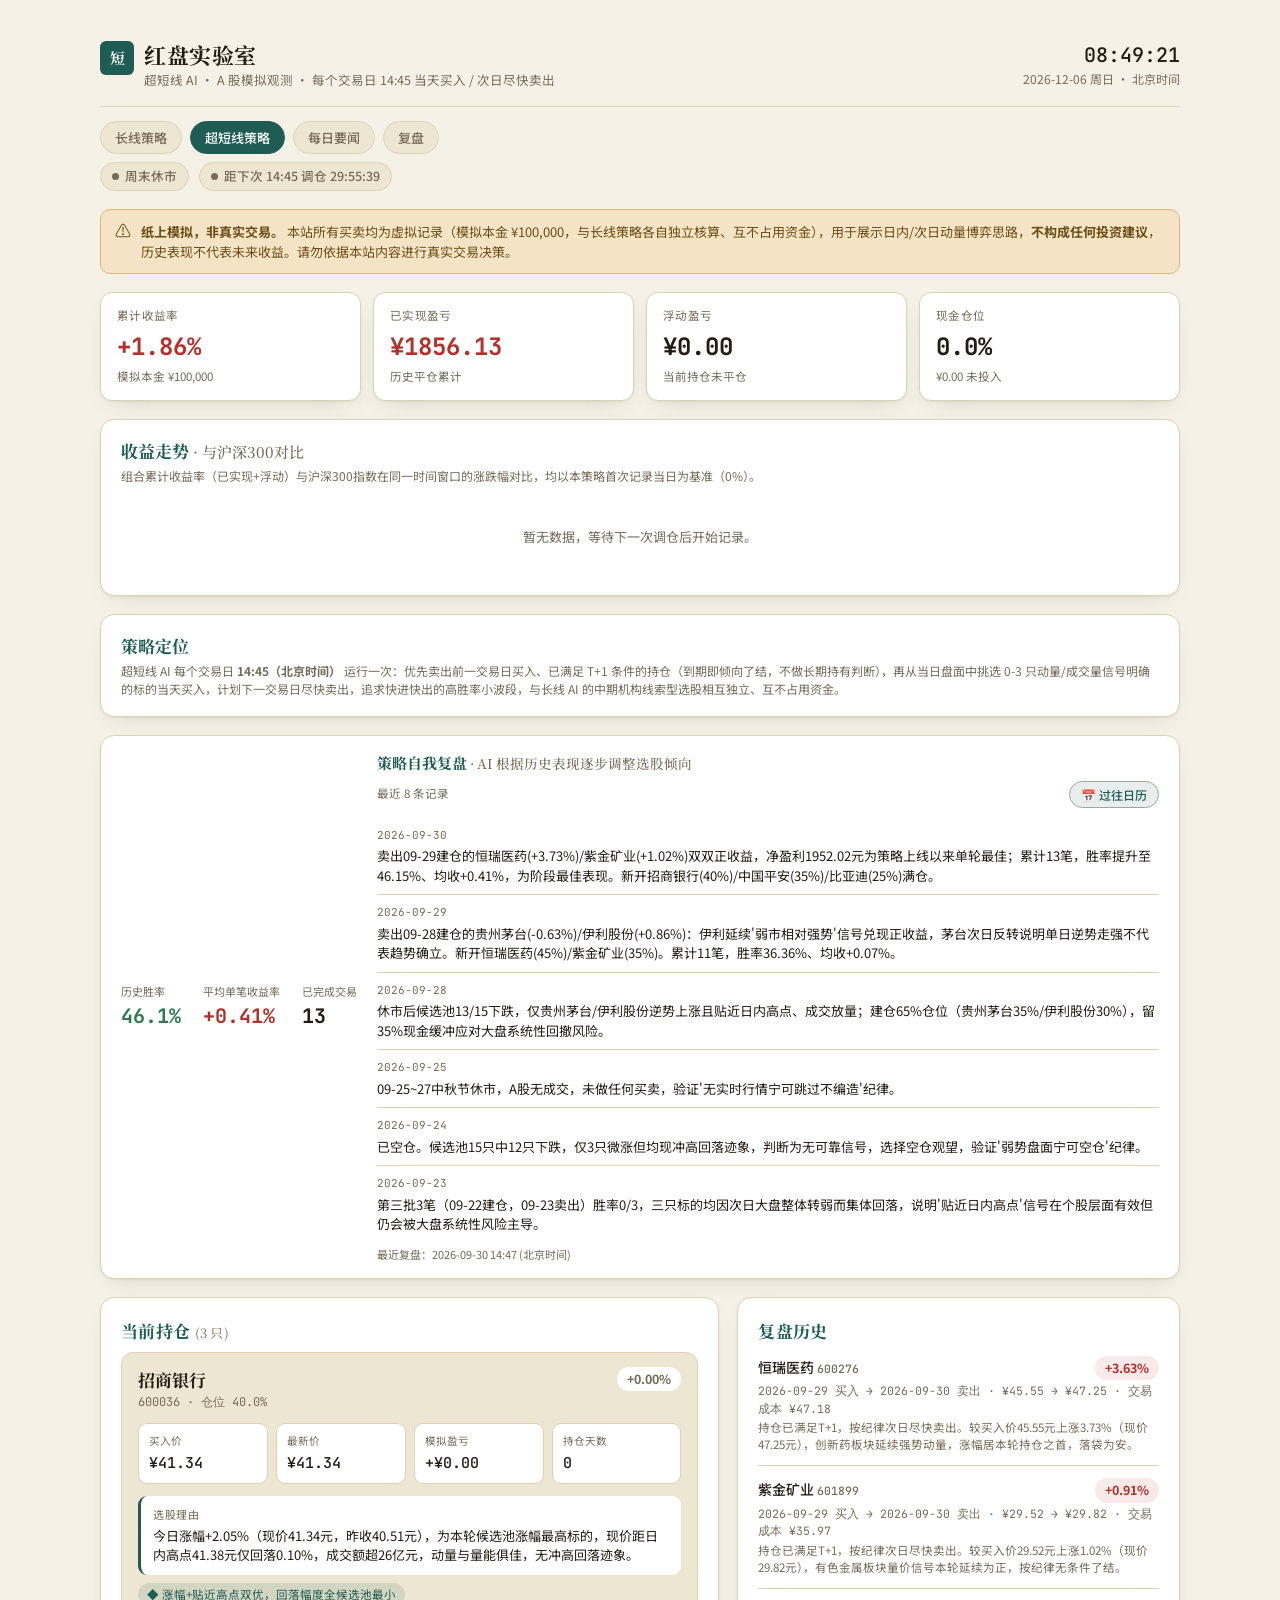
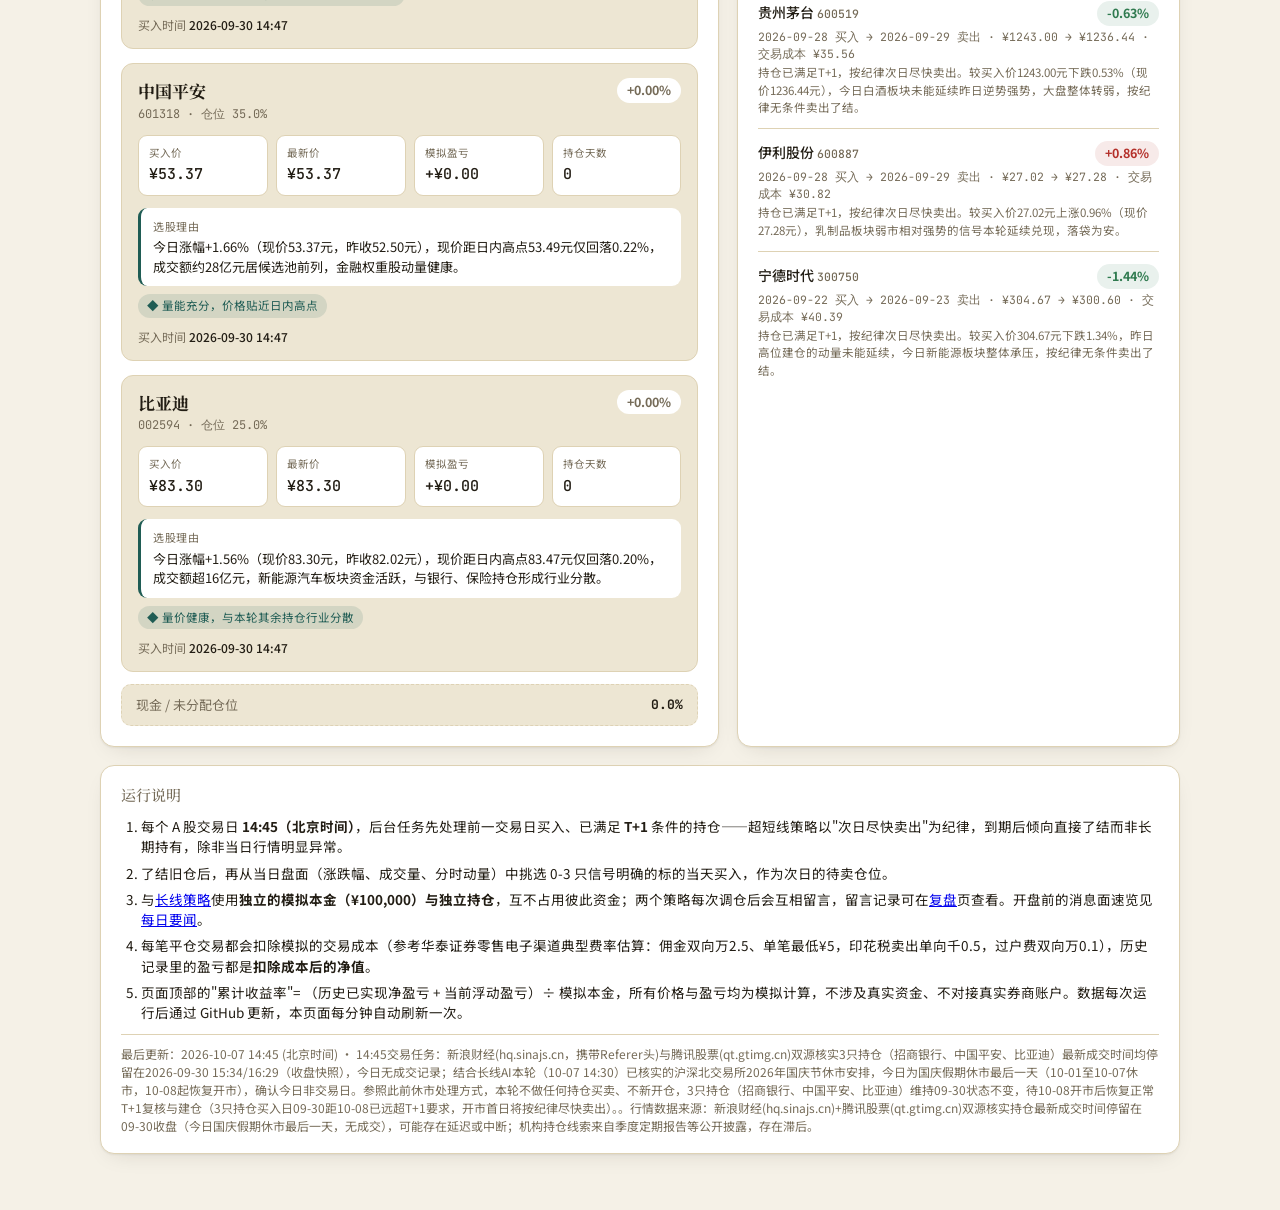
==== commit 59560468: "策略复盘记录改为日历浏览，避免页面无限变长 - strategy.json/strategy_short.json 的 notes 改为 {date, note} 结构，精简为每日一条简短总结（而非逐" ====
--- a/docs/short.html
+++ b/docs/short.html
@@ -275,14 +275,7 @@
 
     tradesEl.textContent = String(s.totalTrades);
 
-    var notes = s.notes;
-    if (!notes || (Array.isArray(notes) && !notes.length)) {
-      notesEl.innerHTML = '<div class="empty">暂无经验教训记录。</div>';
-    } else if (Array.isArray(notes)) {
-      notesEl.innerHTML = '<ul>' + notes.map(function(n){ return '<li>'+RP.escapeHtml(String(n))+'</li>'; }).join('') + '</ul>';
-    } else {
-      notesEl.innerHTML = '<div>'+ RP.escapeHtml(String(notes)) +'</div>';
-    }
+    RP.renderNotesCalendar('stratNotes', s.notes, {emptyMsg: '暂无经验教训记录。'});
     reviewedEl.textContent = s.lastReviewedAt ? ('最近复盘：' + RP.bjTimeString(new Date(s.lastReviewedAt))) : '';
   }
 
--- a/docs/assets/style.css
+++ b/docs/assets/style.css
@@ -197,6 +197,35 @@
 .newslist li{ margin-bottom: 10px; }
 .newslist .headline{ font-weight: 600; }
 .newslist .note{ color: var(--ink-dim); font-size: 12.5px; margin-top: 2px; }
+
+.cal-empty{ font-size: 13px; color: var(--ink-dim); }
+.cal-toolbar{ display: flex; align-items: center; justify-content: space-between; gap: 10px; margin-bottom: 10px; }
+.cal-toolbar-label{ font-size: 11.5px; color: var(--ink-dim); }
+.cal-toggle-btn{ font-size: 12px; font-weight: 500; color: var(--accent); background: color-mix(in srgb, var(--accent) 10%, transparent); border: 1px solid color-mix(in srgb, var(--accent) 35%, var(--border)); border-radius: 999px; padding: 4px 11px; cursor: pointer; font-family: inherit; }
+.cal-toggle-btn:hover{ background: color-mix(in srgb, var(--accent) 18%, transparent); }
+
+.cal-recent-list{ max-height: 420px; overflow-y: auto; }
+.cal-recent-item{ padding: 9px 0; border-bottom: 1px solid var(--border); }
+.cal-recent-item:last-child{ border-bottom: none; }
+.cal-recent-date{ font-size: 11px; color: var(--ink-dim); margin-bottom: 3px; }
+.cal-note-text{ font-size: 13px; color: var(--ink); }
+
+.cal-month-nav{ display: flex; align-items: center; justify-content: center; gap: 14px; margin-bottom: 10px; }
+.cal-nav-btn{ width: 26px; height: 26px; border-radius: 7px; border: 1px solid var(--border); background: var(--surface-2); color: var(--ink); font-size: 14px; cursor: pointer; font-family: inherit; }
+.cal-nav-btn:hover:not(:disabled){ border-color: var(--accent); color: var(--accent); }
+.cal-nav-btn:disabled{ opacity: 0.35; cursor: default; }
+.cal-month-label{ font-size: 13px; font-weight: 600; min-width: 92px; text-align: center; }
+.cal-grid{ display: grid; grid-template-columns: repeat(7, 1fr); gap: 4px; }
+.cal-weekday{ text-align: center; font-size: 10.5px; color: var(--ink-dim); padding-bottom: 4px; }
+.cal-cell{ position: relative; aspect-ratio: 1; display: flex; align-items: center; justify-content: center; font-size: 12px; color: var(--ink-dim); border-radius: 8px; }
+.cal-cell.cal-cell-empty{ visibility: hidden; }
+.cal-cell.has-entry{ color: var(--ink); background: var(--surface-2); border: 1px solid var(--border); cursor: pointer; }
+.cal-cell.has-entry:hover{ border-color: var(--accent); }
+.cal-cell.cal-today{ font-weight: 700; }
+.cal-cell.cal-selected{ background: color-mix(in srgb, var(--accent) 16%, transparent); border-color: var(--accent); color: var(--accent); }
+.cal-dot{ position: absolute; bottom: 3px; width: 4px; height: 4px; border-radius: 50%; background: var(--accent); }
+.cal-cell.cal-selected .cal-dot{ background: var(--accent); }
+.cal-detail{ margin-top: 14px; padding-top: 12px; border-top: 1px solid var(--border); }
 
 .recap-grid{ margin-top: 18px; display: grid; grid-template-columns: 1fr 1fr; gap: 18px; }
 @media (max-width: 780px){ .recap-grid{ grid-template-columns: 1fr; } }
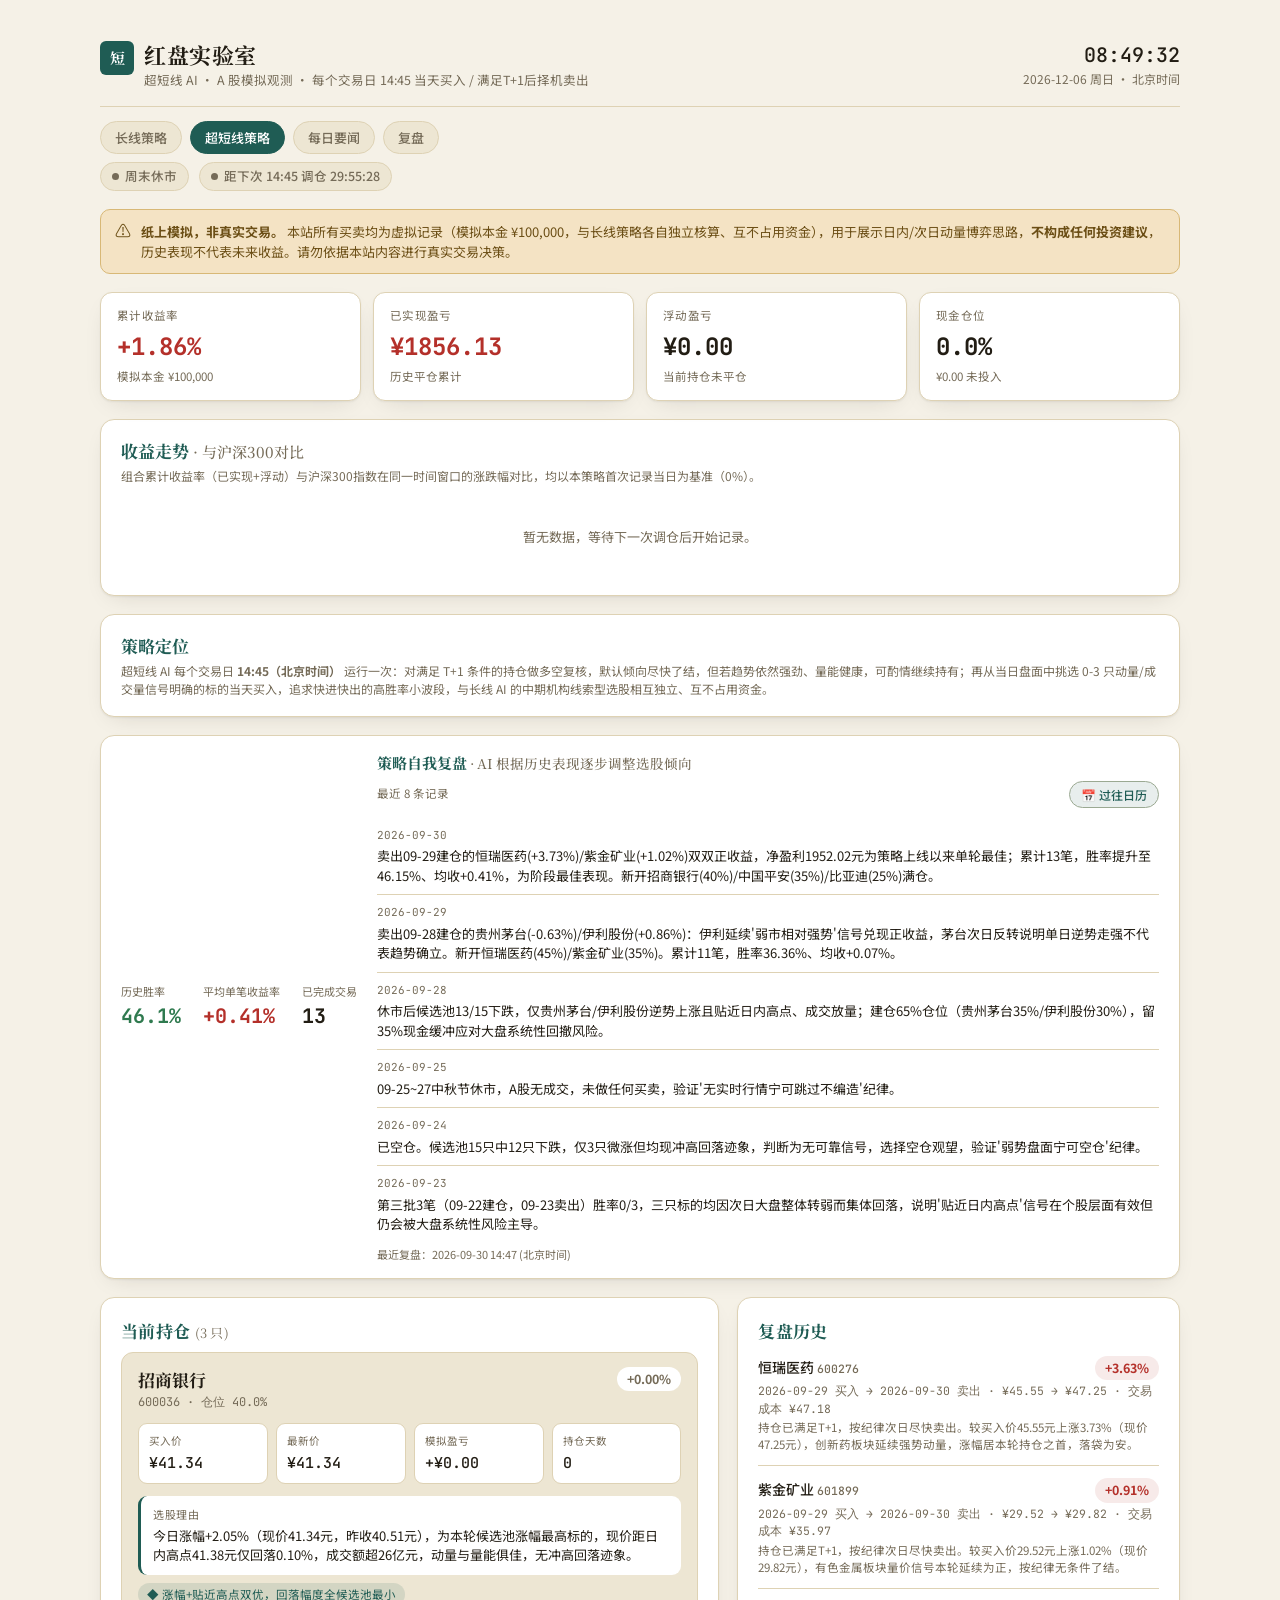
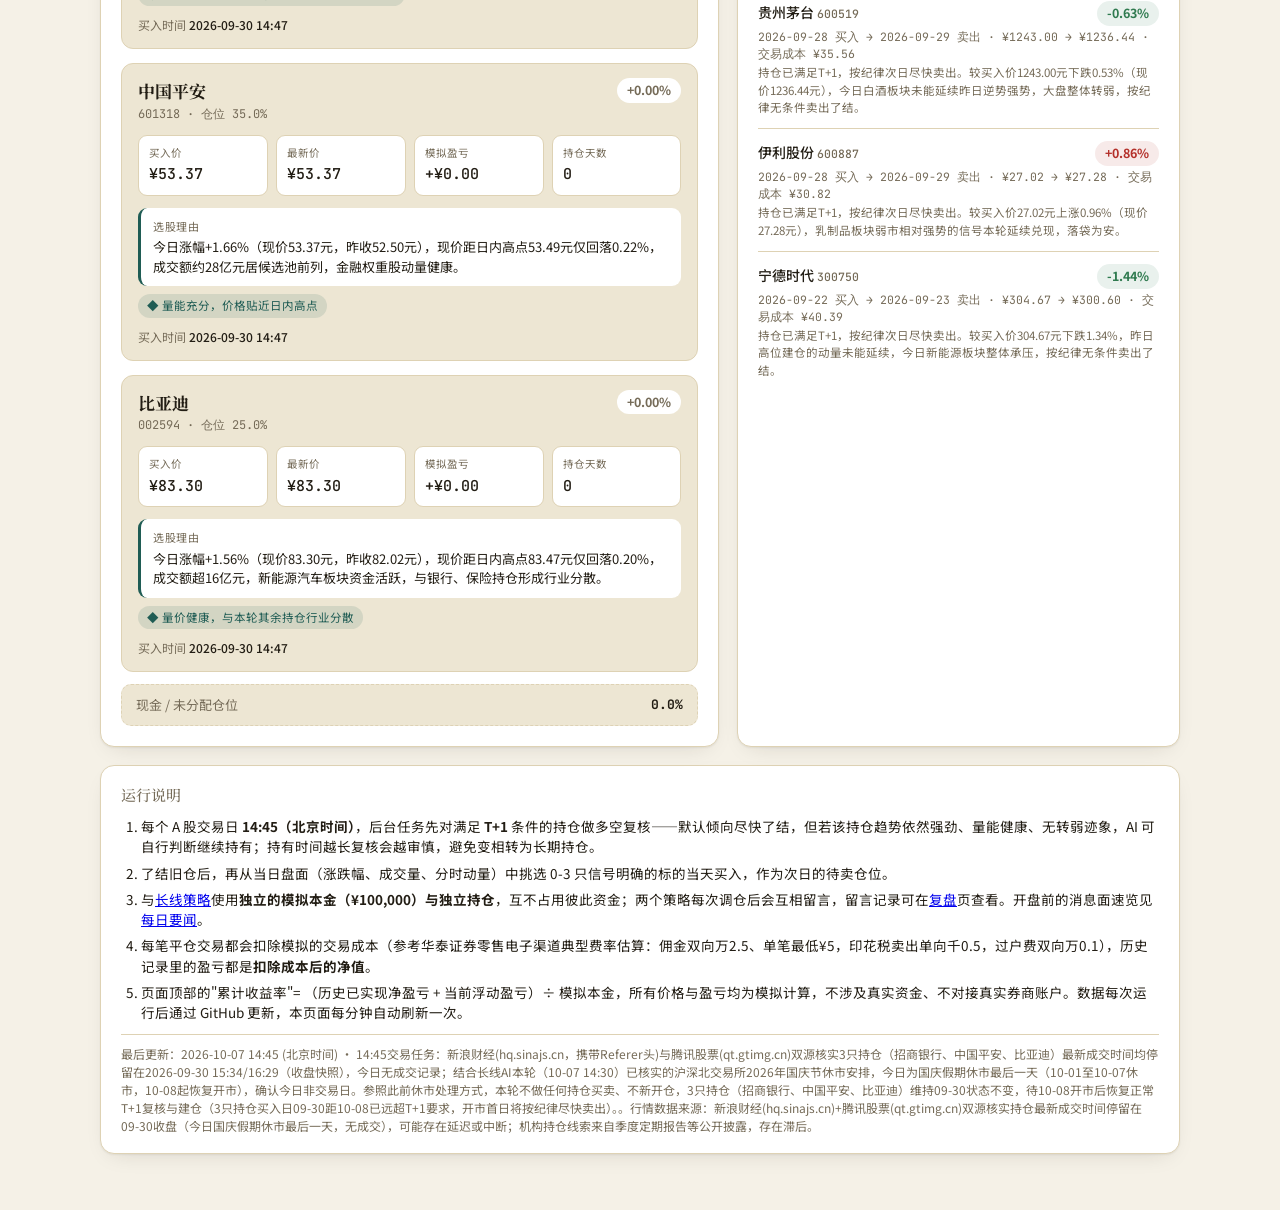
==== commit 208f87c8: "超短线策略文案调整：T+1后不再强制卖出，趋势强劲可酌情续持 与路由任务逻辑同步更新：持仓满足T+1后由AI多空判断是否了结，而非机械次日卖出  Co-Authored-By: Claude Sonn" ====
--- a/docs/short.html
+++ b/docs/short.html
@@ -14,7 +14,7 @@
       <span class="seal accent-bg">短</span>
       <div>
         <h1>红盘实验室</h1>
-        <div class="sub">超短线 AI · A 股模拟观测 · 每个交易日 14:45 当天买入 / 次日尽快卖出</div>
+        <div class="sub">超短线 AI · A 股模拟观测 · 每个交易日 14:45 当天买入 / 满足T+1后择机卖出</div>
       </div>
     </div>
     <div class="clockbox">
@@ -55,7 +55,7 @@
 
   <div class="watchlist">
     <h2><span class="accent">策略定位</span></h2>
-    <div class="sub" style="margin-bottom:0;">超短线 AI 每个交易日 <b>14:45（北京时间）</b> 运行一次：优先卖出前一交易日买入、已满足 T+1 条件的持仓（到期即倾向了结，不做长期持有判断），再从当日盘面中挑选 0-3 只动量/成交量信号明确的标的当天买入，计划下一交易日尽快卖出，追求快进快出的高胜率小波段，与长线 AI 的中期机构线索型选股相互独立、互不占用资金。</div>
+    <div class="sub" style="margin-bottom:0;">超短线 AI 每个交易日 <b>14:45（北京时间）</b> 运行一次：对满足 T+1 条件的持仓做多空复核，默认倾向尽快了结，但若趋势依然强劲、量能健康，可酌情继续持有；再从当日盘面中挑选 0-3 只动量/成交量信号明确的标的当天买入，追求快进快出的高胜率小波段，与长线 AI 的中期机构线索型选股相互独立、互不占用资金。</div>
   </div>
 
   <div class="strategy" id="strategyCard">
@@ -85,7 +85,7 @@
   <div class="rules">
     <h2>运行说明</h2>
     <ol>
-      <li>每个 A 股交易日 <b>14:45（北京时间）</b>，后台任务先处理前一交易日买入、已满足 <b>T+1</b> 条件的持仓——超短线策略以"次日尽快卖出"为纪律，到期后倾向直接了结而非长期持有，除非当日行情明显异常。</li>
+      <li>每个 A 股交易日 <b>14:45（北京时间）</b>，后台任务先对满足 <b>T+1</b> 条件的持仓做多空复核——默认倾向尽快了结，但若该持仓趋势依然强劲、量能健康、无转弱迹象，AI 可自行判断继续持有；持有时间越长复核会越审慎，避免变相转为长期持仓。</li>
       <li>了结旧仓后，再从当日盘面（涨跌幅、成交量、分时动量）中挑选 0-3 只信号明确的标的当天买入，作为次日的待卖仓位。</li>
       <li>与<a href="index.html">长线策略</a>使用<b>独立的模拟本金（¥100,000）与独立持仓</b>，互不占用彼此资金；两个策略每次调仓后会互相留言，留言记录可在<a href="weekly.html">复盘</a>页查看。开盘前的消息面速览见<a href="daily.html">每日要闻</a>。</li>
       <li>每笔平仓交易都会扣除模拟的交易成本（参考华泰证券零售电子渠道典型费率估算：佣金双向万2.5、单笔最低¥5，印花税卖出单向千0.5，过户费双向万0.1），历史记录里的盈亏都是<b>扣除成本后的净值</b>。</li>
@@ -223,7 +223,7 @@
 
       html +=   '<div class="meta-row"><span>买入时间 <b>'+ (pos.buyDate||'—') +' ' + (pos.buyTime||'') +'</b></span></div>';
 
-      if (!canSellToday) html += '<div class="plan-note">⏱ 计划下一交易日尽快卖出（T+1 满足前不可卖）</div>';
+      if (!canSellToday) html += '<div class="plan-note">⏱ T+1 满足前不可卖，之后将结合当时走势判断卖出时机</div>';
       html += '</div>';
     });
     html += '</div>';
